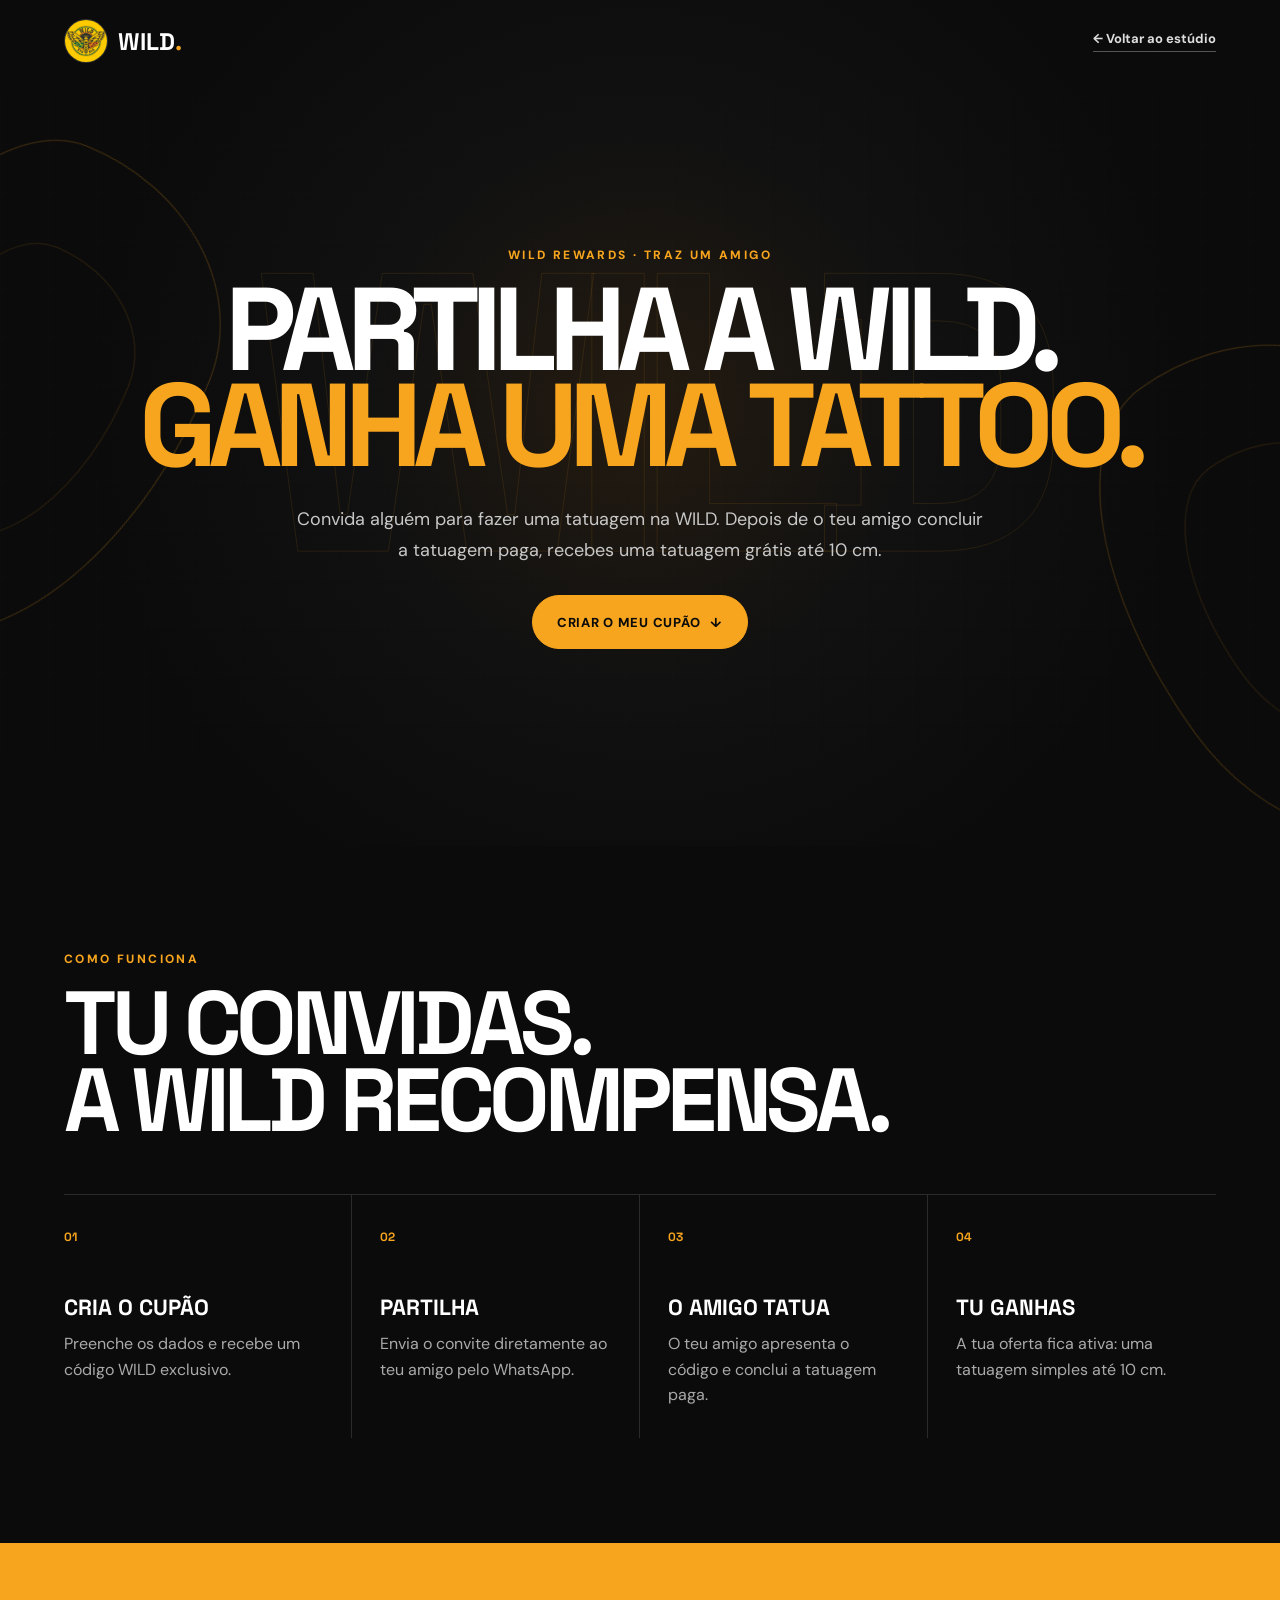
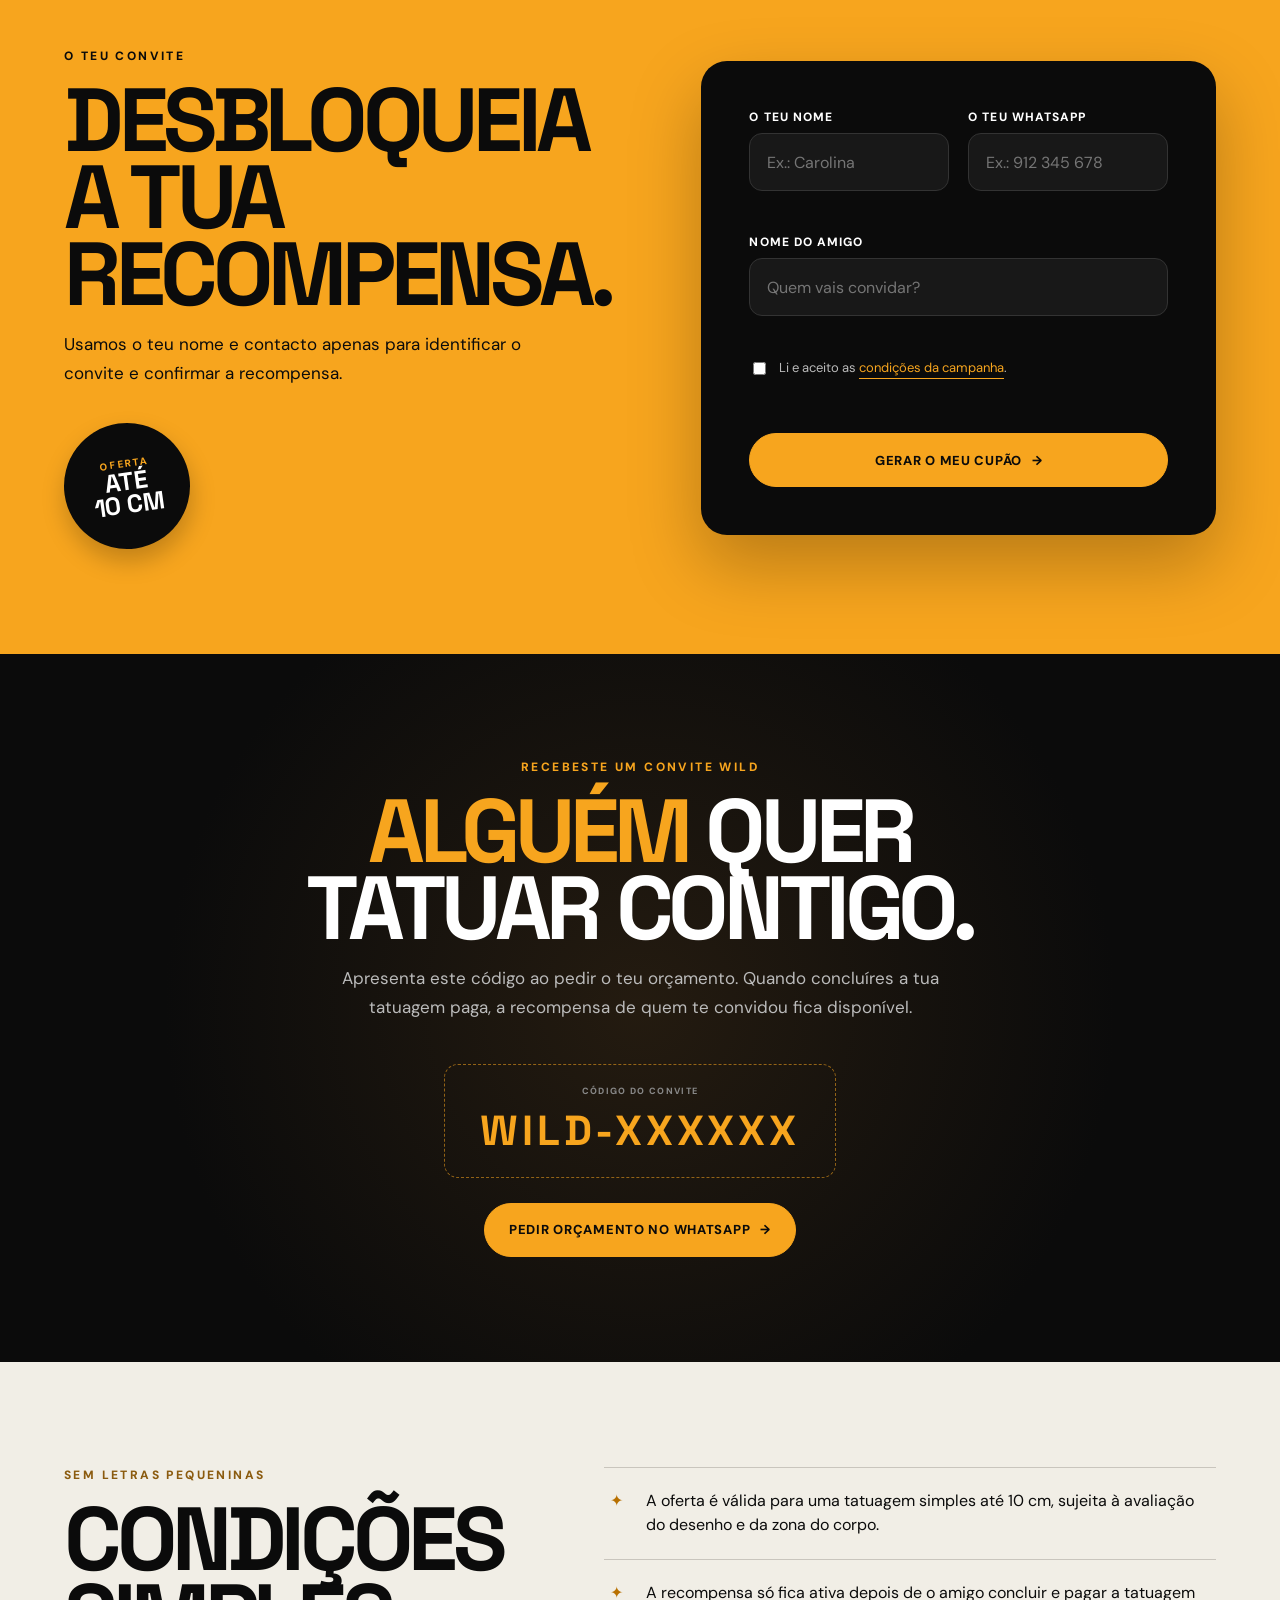
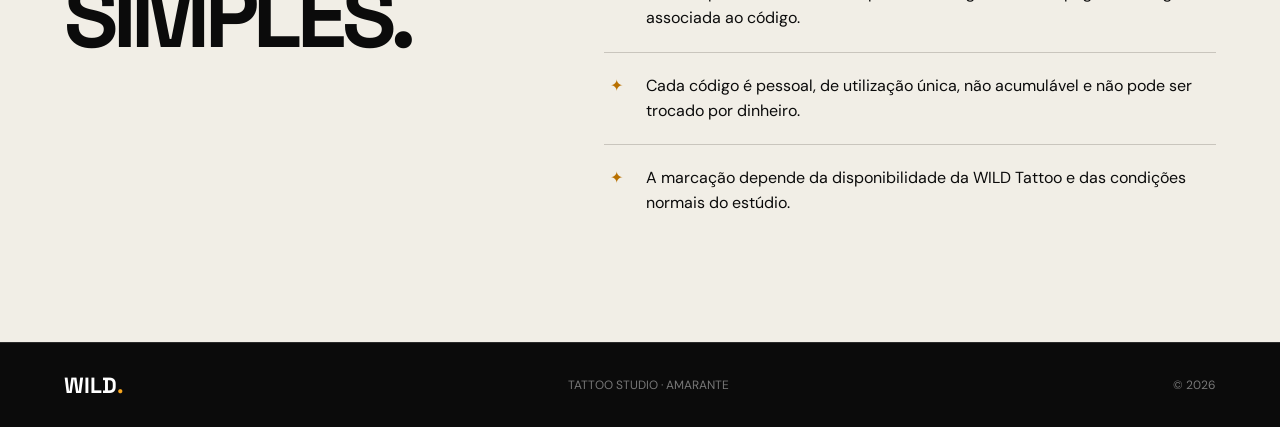
==== amigo.html @ 90dd8db7 "Add files via upload" ====
<!doctype html>
<html lang="pt-PT">
<head>
  <meta charset="utf-8">
  <meta name="viewport" content="width=device-width, initial-scale=1">
  <meta name="theme-color" content="#0b0b0b">
  <meta name="description" content="Traz um amigo à WILD Tattoo e ganha uma tatuagem grátis até 10 cm.">
  <title>Traz um amigo — WILD Tattoo</title>
  <link rel="icon" type="image/jpeg" href="logo.jpg">
  <link rel="preconnect" href="https://fonts.googleapis.com">
  <link rel="preconnect" href="https://fonts.gstatic.com" crossorigin>
  <link href="https://fonts.googleapis.com/css2?family=DM+Sans:wght@400;500;600;700;800&family=Space+Grotesk:wght@500;600;700&display=swap" rel="stylesheet">
  <link rel="stylesheet" href="amigo.css">
</head>
<body>
  <header class="site-header">
    <a class="brand" href="tattoo.html" aria-label="Voltar à WILD Tattoo"><img src="logo.jpg" alt="Logótipo WILD Tattoo"><span>WILD<span>.</span></span></a>
    <a class="back-link" href="tattoo.html">← Voltar ao estúdio</a>
  </header>
  <main>
    <section class="hero" aria-labelledby="page-title">
      <div class="ink ink-one" aria-hidden="true"></div><div class="ink ink-two" aria-hidden="true"></div>
      <p class="eyebrow">WILD REWARDS · TRAZ UM AMIGO</p>
      <h1 id="page-title">PARTILHA A WILD.<br><span>GANHA UMA TATTOO.</span></h1>
      <p class="hero-copy">Convida alguém para fazer uma tatuagem na WILD. Depois de o teu amigo concluir a tatuagem paga, recebes uma tatuagem grátis até 10 cm.</p>
      <a class="button button-primary" href="#criar-cupao">Criar o meu cupão <span>↓</span></a>
    </section>
    <section class="how-it-works" aria-labelledby="how-title">
      <div class="section-heading"><div><p class="eyebrow">COMO FUNCIONA</p><h2 id="how-title">TU CONVIDAS.<br>A WILD RECOMPENSA.</h2></div></div>
      <ol class="steps">
        <li><span>01</span><strong>Cria o cupão</strong><p>Preenche os dados e recebe um código WILD exclusivo.</p></li>
        <li><span>02</span><strong>Partilha</strong><p>Envia o convite diretamente ao teu amigo pelo WhatsApp.</p></li>
        <li><span>03</span><strong>O amigo tatua</strong><p>O teu amigo apresenta o código e conclui a tatuagem paga.</p></li>
        <li><span>04</span><strong>Tu ganhas</strong><p>A tua oferta fica ativa: uma tatuagem simples até 10 cm.</p></li>
      </ol>
    </section>
    <section class="creator" id="criar-cupao" aria-labelledby="creator-title">
      <div class="creator-intro">
        <p class="eyebrow">O TEU CONVITE</p><h2 id="creator-title">DESBLOQUEIA<br>A TUA RECOMPENSA.</h2>
        <p>Usamos o teu nome e contacto apenas para identificar o convite e confirmar a recompensa.</p>
        <div class="reward-badge"><span>OFERTA</span><strong>ATÉ<br>10 CM</strong></div>
      </div>
      <form class="coupon-form" id="coupon-form" novalidate>
        <div class="field"><label for="client-name">O teu nome</label><input id="client-name" name="clientName" type="text" autocomplete="name" maxlength="60" placeholder="Ex.: Carolina" required><small class="field-error" data-error-for="client-name"></small></div>
        <div class="field"><label for="client-phone">O teu WhatsApp</label><input id="client-phone" name="clientPhone" type="tel" autocomplete="tel" maxlength="24" placeholder="Ex.: 912 345 678" required><small class="field-error" data-error-for="client-phone"></small></div>
        <div class="field field-full"><label for="friend-name">Nome do amigo</label><input id="friend-name" name="friendName" type="text" maxlength="60" placeholder="Quem vais convidar?" required><small class="field-error" data-error-for="friend-name"></small></div>
        <label class="consent field-full"><input id="terms" type="checkbox" required><span>Li e aceito as <button type="button" class="text-button" data-open-terms>condições da campanha</button>.</span></label>
        <p class="form-message field-full" id="form-message" role="alert" aria-live="polite"></p>
        <button class="button button-primary field-full" type="submit" id="generate-button">Gerar o meu cupão <span>→</span></button>
      </form>
    </section>
    <section class="result" id="coupon-result" hidden aria-live="polite">
      <div class="unlock"><span class="unlock-icon">✦</span> WILD REWARD UNLOCKED</div>
      <article class="coupon" id="coupon-card">
        <div class="coupon-top"><div class="coupon-brand"><img src="logo.jpg" alt=""><span>WILD<span>.</span></span></div><span class="coupon-state" id="coupon-state">PENDENTE</span></div>
        <div class="coupon-body"><p>TRAZ UM AMIGO</p><h2>1 TATUAGEM<br><span>GRÁTIS</span></h2><p class="coupon-limit">DESENHO SIMPLES · ATÉ 10 CM</p></div>
        <div class="coupon-details"><div><small>CLIENTE</small><strong id="coupon-client">—</strong></div><div><small>AMIGO</small><strong id="coupon-friend">—</strong></div></div>
        <div class="coupon-code-wrap"><small>CÓDIGO ÚNICO</small><strong id="coupon-code">WILD-XXXXXX</strong></div>
        <p class="coupon-note">A recompensa é ativada após a conclusão da tatuagem paga pelo amigo.</p>
      </article>
      <div class="result-actions"><a class="button whatsapp" id="whatsapp-share" href="#" target="_blank" rel="noopener">Enviar pelo WhatsApp <span>↗</span></a><button class="button button-dark" id="copy-link" type="button">Copiar link</button></div>
      <p class="copy-status" id="copy-status" aria-live="polite"></p>
    </section>
    <section class="invite-view" id="invite-view" hidden>
      <p class="eyebrow">RECEBESTE UM CONVITE WILD</p><h2><span id="invite-name">ALGUÉM</span> QUER<br>TATUAR CONTIGO.</h2>
      <p>Apresenta este código ao pedir o teu orçamento. Quando concluíres a tua tatuagem paga, a recompensa de quem te convidou fica disponível.</p>
      <div class="invite-code"><small>CÓDIGO DO CONVITE</small><strong id="invite-code">WILD-XXXXXX</strong></div>
      <a class="button button-primary" id="book-whatsapp" href="#" target="_blank" rel="noopener">Pedir orçamento no WhatsApp <span>→</span></a>
    </section>
    <section class="terms-summary" aria-labelledby="terms-title">
      <div><p class="eyebrow">SEM LETRAS PEQUENINAS</p><h2 id="terms-title">CONDIÇÕES<br>SIMPLES.</h2></div>
      <ul><li>A oferta é válida para uma tatuagem simples até 10 cm, sujeita à avaliação do desenho e da zona do corpo.</li><li>A recompensa só fica ativa depois de o amigo concluir e pagar a tatuagem associada ao código.</li><li>Cada código é pessoal, de utilização única, não acumulável e não pode ser trocado por dinheiro.</li><li>A marcação depende da disponibilidade da WILD Tattoo e das condições normais do estúdio.</li></ul>
    </section>
  </main>
  <dialog class="terms-dialog" id="terms-dialog">
    <button class="dialog-close" type="button" aria-label="Fechar" data-close-terms>×</button><p class="eyebrow">CONDIÇÕES DA CAMPANHA</p><h2>TRAZ UM AMIGO</h2>
    <ol><li>O cupão identifica a pessoa que convida e o amigo indicado no formulário.</li><li>O amigo deve apresentar o código quando pedir o orçamento.</li><li>A tatuagem grátis só é desbloqueada após a conclusão e pagamento da tatuagem do amigo.</li><li>A oferta cobre uma tatuagem simples até 10 cm, mediante avaliação do desenho, detalhe e zona.</li><li>O cupão é de utilização única, não acumulável e não convertível em dinheiro.</li></ol>
    <button class="button button-primary" type="button" data-close-terms>Entendi</button>
  </dialog>
  <footer><strong>WILD<span>.</span></strong><span>TATTOO STUDIO · AMARANTE</span><span>© 2026</span></footer>
  <script src="config.js"></script><script src="amigo.js" defer></script>
</body>
</html>
---- amigo.css ----
:root{--bg:#0b0b0b;--panel:#141414;--text:#fff;--muted:#aaa;--line:#2b2b2b;--accent:#f7a51e;--green:#25d366}
*{box-sizing:border-box}html{scroll-behavior:smooth}body{margin:0;overflow-x:hidden;background:var(--bg);color:var(--text);font-family:"DM Sans",sans-serif}button,input{font:inherit}button,a{-webkit-tap-highlight-color:transparent}
.site-header{position:absolute;inset:0 0 auto;z-index:10;height:82px;padding:0 5vw;display:flex;align-items:center;justify-content:space-between}.brand{display:flex;align-items:center;gap:10px;color:#fff;text-decoration:none;font:700 24px "Space Grotesk",sans-serif}.brand img{width:44px;height:44px;border-radius:50%;object-fit:cover;border:1px solid rgba(255,255,255,.16)}.brand span span,footer strong span{color:var(--accent)}.back-link{color:#ddd;text-decoration:none;border-bottom:1px solid #555;padding-bottom:4px;font-size:13px;font-weight:700}.back-link:hover{color:var(--accent);border-color:var(--accent)}
.hero{min-height:94svh;position:relative;isolation:isolate;display:flex;flex-direction:column;align-items:center;justify-content:center;text-align:center;overflow:hidden;padding:130px 5vw 80px;background:radial-gradient(circle at 50% 48%,#241b10 0,#111 35%,#0b0b0b 70%)}.hero::before{content:"WILD";position:absolute;z-index:-2;left:50%;top:49%;transform:translate(-50%,-50%);font:700 clamp(170px,31vw,540px)/.7 "Space Grotesk",sans-serif;letter-spacing:-.1em;color:transparent;-webkit-text-stroke:1px rgba(247,165,30,.1)}.hero::after{content:"";position:absolute;z-index:-1;inset:0;opacity:.14;background-image:linear-gradient(rgba(255,255,255,.055) 1px,transparent 1px),linear-gradient(90deg,rgba(255,255,255,.055) 1px,transparent 1px);background-size:48px 48px;mask-image:linear-gradient(transparent,#000 20%,#000 80%,transparent)}
.ink{position:absolute;z-index:-1;width:360px;height:520px;border-radius:44% 56% 58% 42%/60% 33% 67% 40%;border:1px solid rgba(247,165,30,.24);filter:blur(.2px);transform:rotate(22deg)}.ink::after{content:"";position:absolute;inset:20%;border:1px solid rgba(247,165,30,.14);border-radius:inherit}.ink-one{left:-170px;top:16%;animation:drift 9s ease-in-out infinite alternate}.ink-two{right:-210px;bottom:0;transform:rotate(-36deg);animation:drift 11s ease-in-out infinite alternate-reverse}.eyebrow{margin:0 0 18px;color:var(--accent);font-size:12px;font-weight:800;letter-spacing:.2em;text-transform:uppercase}.hero h1{max-width:1280px;margin:0;font:700 clamp(58px,9.2vw,144px)/.82 "Space Grotesk",sans-serif;letter-spacing:-.075em;text-transform:uppercase}.hero h1 span{color:var(--accent)}.hero-copy{max-width:690px;margin:30px auto;color:#c8c8c8;font-size:18px;line-height:1.7}
.button{min-height:54px;display:inline-flex;align-items:center;justify-content:center;gap:10px;padding:15px 24px;border:1px solid #fff;border-radius:999px;background:transparent;color:#fff;cursor:pointer;text-decoration:none;font-size:13px;font-weight:800;letter-spacing:.055em;text-transform:uppercase;transition:transform .24s ease,background .24s ease,color .24s ease,box-shadow .24s ease}.button:hover{transform:translateY(-3px)}.button-primary{position:relative;overflow:hidden;background:var(--accent);border-color:var(--accent);color:#0b0b0b;box-shadow:0 0 0 0 rgba(247,165,30,.45);animation:pulse 2.2s ease-in-out infinite}.button-primary::after{content:"";position:absolute;top:-60%;left:-35%;width:24%;height:220%;transform:skewX(-18deg);background:linear-gradient(90deg,transparent,rgba(255,255,255,.72),transparent);animation:shine 3s ease-in-out infinite}.button-dark{background:#111}.whatsapp{background:var(--green);border-color:var(--green);color:#08180e}
.how-it-works,.creator,.terms-summary,.invite-view{padding:105px 5vw}.how-it-works{max-width:1500px;margin:auto}.section-heading{margin-bottom:55px}.section-heading h2,.creator h2,.terms-summary h2,.invite-view h2{margin:0;font:700 clamp(48px,7vw,98px)/.86 "Space Grotesk",sans-serif;letter-spacing:-.06em;text-transform:uppercase}.steps{display:grid;grid-template-columns:repeat(4,1fr);margin:0;padding:0;list-style:none;border-top:1px solid var(--line)}.steps li{min-height:230px;padding:30px 28px;border-right:1px solid var(--line)}.steps li:first-child{padding-left:0}.steps li:last-child{border-right:0}.steps span{color:var(--accent);font:700 12px "Space Grotesk",sans-serif}.steps strong{display:block;margin:47px 0 10px;font:700 22px "Space Grotesk",sans-serif;text-transform:uppercase}.steps p{margin:0;color:var(--muted);line-height:1.6}
.creator{display:grid;grid-template-columns:.85fr 1.15fr;gap:7vw;align-items:center;background:var(--accent);color:#0b0b0b}.creator .eyebrow{color:#0b0b0b}.creator-intro>p:not(.eyebrow){max-width:520px;font-size:17px;line-height:1.7}.reward-badge{width:126px;height:126px;margin-top:35px;display:grid;place-content:center;border-radius:50%;background:#0b0b0b;color:#fff;text-align:center;transform:rotate(-8deg);box-shadow:0 12px 25px rgba(0,0,0,.22)}.reward-badge span{color:var(--accent);font-size:10px;font-weight:800;letter-spacing:.18em}.reward-badge strong{font:700 25px/.9 "Space Grotesk",sans-serif}.coupon-form{display:grid;grid-template-columns:1fr 1fr;gap:19px;padding:clamp(25px,4vw,48px);background:#0b0b0b;border-radius:26px;box-shadow:0 30px 70px rgba(0,0,0,.25)}.field{display:flex;flex-direction:column;gap:8px}.field-full{grid-column:1/-1}.field label{color:#fff;font-size:12px;font-weight:800;letter-spacing:.09em;text-transform:uppercase}.field input{width:100%;min-height:58px;padding:0 17px;border:1px solid #333;border-radius:13px;outline:0;background:#181818;color:#fff}.field input:focus{border-color:var(--accent);box-shadow:0 0 0 3px rgba(247,165,30,.13)}.field input[aria-invalid="true"]{border-color:#ff5b5b}.field-error{min-height:16px;color:#ff7777;font-size:11px}.consent{display:flex;align-items:flex-start;gap:10px;color:#bbb;font-size:13px;line-height:1.45}.consent input{margin-top:3px;accent-color:var(--accent)}.text-button{padding:0;border:0;border-bottom:1px solid var(--accent);background:none;color:var(--accent);cursor:pointer}.form-message{min-height:20px;margin:-4px 0 0;color:#ff7777;font-size:13px}
.result{padding:95px 5vw 110px;text-align:center;background:#101010}.unlock{display:inline-flex;align-items:center;gap:9px;margin-bottom:24px;color:var(--accent);font-size:12px;font-weight:800;letter-spacing:.16em}.unlock-icon{animation:spin 4s linear infinite}.coupon{position:relative;max-width:710px;margin:auto;overflow:hidden;border:1px solid #3a3a3a;border-radius:26px;background:linear-gradient(145deg,#191919,#0d0d0d);box-shadow:0 25px 75px rgba(0,0,0,.4),0 0 45px rgba(247,165,30,.08);text-align:left}.coupon::before,.coupon::after{content:"";position:absolute;z-index:2;top:66%;width:30px;height:30px;border-radius:50%;background:#101010;transform:translateY(-50%)}.coupon::before{left:-16px}.coupon::after{right:-16px}.coupon-top{padding:21px 27px;display:flex;justify-content:space-between;align-items:center;border-bottom:1px solid #2b2b2b}.coupon-brand{display:flex;align-items:center;gap:9px;font:700 20px "Space Grotesk",sans-serif}.coupon-brand img{width:36px;height:36px;border-radius:50%;object-fit:cover}.coupon-brand span span{color:var(--accent)}.coupon-state{padding:7px 11px;border:1px solid rgba(247,165,30,.42);border-radius:999px;color:var(--accent);font-size:10px;font-weight:800;letter-spacing:.14em}.coupon-body{padding:34px 28px 25px}.coupon-body>p:first-child{color:var(--accent);font-size:11px;font-weight:800;letter-spacing:.18em}.coupon-body h2{margin:10px 0 16px;font:700 clamp(48px,8vw,82px)/.82 "Space Grotesk",sans-serif;letter-spacing:-.06em}.coupon-body h2 span{color:var(--accent)}.coupon-limit{margin:0;color:#aaa;font-size:12px;font-weight:800;letter-spacing:.12em}.coupon-details{display:grid;grid-template-columns:1fr 1fr;gap:10px;padding:0 28px 27px}.coupon-details div{min-width:0}.coupon small{display:block;margin-bottom:5px;color:#777;font-size:9px;font-weight:800;letter-spacing:.16em}.coupon-details strong{display:block;overflow:hidden;text-overflow:ellipsis;white-space:nowrap;font-size:15px;text-transform:uppercase}.coupon-code-wrap{padding:25px 28px 28px;border-top:1px dashed #474747;text-align:center}.coupon-code-wrap strong{color:var(--accent);font:700 clamp(28px,6vw,48px) "Space Grotesk",sans-serif;letter-spacing:.1em}.coupon-note{margin:0;padding:15px 28px;background:var(--accent);color:#0b0b0b;font-size:11px;font-weight:700;text-align:center}.result-actions{display:flex;justify-content:center;gap:12px;flex-wrap:wrap;margin-top:26px}.copy-status{min-height:22px;color:var(--accent);font-size:13px}
.invite-view{min-height:78svh;display:flex;flex-direction:column;align-items:center;justify-content:center;text-align:center;background:radial-gradient(circle at center,#241b10,#0b0b0b 65%)}.invite-view h2 span{color:var(--accent)}.invite-view>p:not(.eyebrow){max-width:650px;color:#bbb;font-size:17px;line-height:1.7}.invite-code{margin:25px 0;padding:20px 35px;border:1px dashed rgba(247,165,30,.55);border-radius:14px}.invite-code small{display:block;color:#888;font-size:9px;font-weight:800;letter-spacing:.15em}.invite-code strong{display:block;margin-top:7px;color:var(--accent);font:700 clamp(26px,6vw,42px) "Space Grotesk",sans-serif;letter-spacing:.09em}
.terms-summary{display:grid;grid-template-columns:.75fr 1.25fr;column-gap:8vw;background:#f1eee6;color:#0b0b0b}.terms-summary .eyebrow{color:#8b5b0f}.terms-summary ul{margin:0;padding:0;list-style:none}.terms-summary li{padding:21px 0 21px 42px;border-top:1px solid #c9c5bd;position:relative;line-height:1.55}.terms-summary li::before{content:"✦";position:absolute;left:6px;color:#b87000}.terms-dialog{width:min(92vw,620px);padding:36px;border:1px solid #3a3a3a;border-radius:22px;background:#121212;color:#fff;box-shadow:0 25px 80px #000}.terms-dialog::backdrop{background:rgba(0,0,0,.78);backdrop-filter:blur(5px)}.terms-dialog h2{margin:0;font:700 42px "Space Grotesk",sans-serif}.terms-dialog li{margin:12px 0;color:#bbb;line-height:1.55}.dialog-close{position:absolute;top:12px;right:15px;width:36px;height:36px;border:0;background:none;color:#fff;cursor:pointer;font-size:30px}
footer{padding:28px 5vw;display:flex;align-items:center;justify-content:space-between;border-top:1px solid var(--line);color:#777;font-size:12px}footer strong{color:#fff;font:700 22px "Space Grotesk",sans-serif}
.admin-main{min-height:100svh;padding:125px 5vw 70px;display:grid;place-items:center;background:radial-gradient(circle at center,#251b0d,#0b0b0b 65%)}.admin-card{width:min(100%,760px);padding:clamp(27px,5vw,60px);border:1px solid var(--line);border-radius:28px;background:#111}.admin-card h1{margin:0 0 35px;font:700 clamp(55px,10vw,94px)/.82 "Space Grotesk",sans-serif;letter-spacing:-.06em}.admin-form{display:grid;grid-template-columns:1fr 1fr;gap:18px;align-items:end}.admin-form .button{grid-column:1/-1}.admin-result{margin-top:30px;display:grid;grid-template-columns:1fr 1fr;gap:1px;background:#333;border:1px solid #333}.admin-result[hidden]{display:none}.admin-result>div{padding:20px;background:#171717}.admin-result small{display:block;color:#777;font-size:9px;letter-spacing:.15em}.admin-result strong{display:block;margin-top:6px}.admin-result .admin-actions{grid-column:1/-1;display:flex;flex-wrap:wrap;gap:10px}
@keyframes pulse{50%{box-shadow:0 0 0 11px rgba(247,165,30,0)}}@keyframes shine{0%,28%{left:-35%}65%,100%{left:125%}}@keyframes drift{to{transform:rotate(28deg) translate(12px,-18px)}}@keyframes spin{to{transform:rotate(360deg)}}
@media(max-width:900px){.creator,.terms-summary{grid-template-columns:1fr}.steps{grid-template-columns:1fr 1fr}.steps li:nth-child(2){border-right:0}.creator{gap:50px}.terms-summary ul{margin-top:45px}}
@media(max-width:600px){.site-header{padding:0 6vw}.back-link{font-size:0;border:0}.back-link::after{content:"← Voltar";font-size:12px}.hero{min-height:90svh;padding-inline:6vw}.hero h1{font-size:clamp(48px,15vw,72px)}.hero-copy{font-size:16px}.how-it-works,.creator,.terms-summary,.invite-view{padding:78px 6vw}.steps{grid-template-columns:1fr}.steps li,.steps li:first-child{min-height:auto;padding:25px 0;border-right:0;border-bottom:1px solid var(--line)}.steps strong{margin-top:24px}.coupon-form{grid-template-columns:1fr}.field-full{grid-column:auto}.reward-badge{width:105px;height:105px}.coupon-details{grid-template-columns:1fr;gap:18px}.coupon::before,.coupon::after{top:69%}.result-actions{flex-direction:column}.result-actions .button{width:100%}footer{flex-direction:column;gap:12px;text-align:center}.admin-form,.admin-result{grid-template-columns:1fr}.admin-result .admin-actions{grid-column:1}}
@media(prefers-reduced-motion:reduce){*,*::before,*::after{scroll-behavior:auto!important;animation:none!important;transition:none!important}}
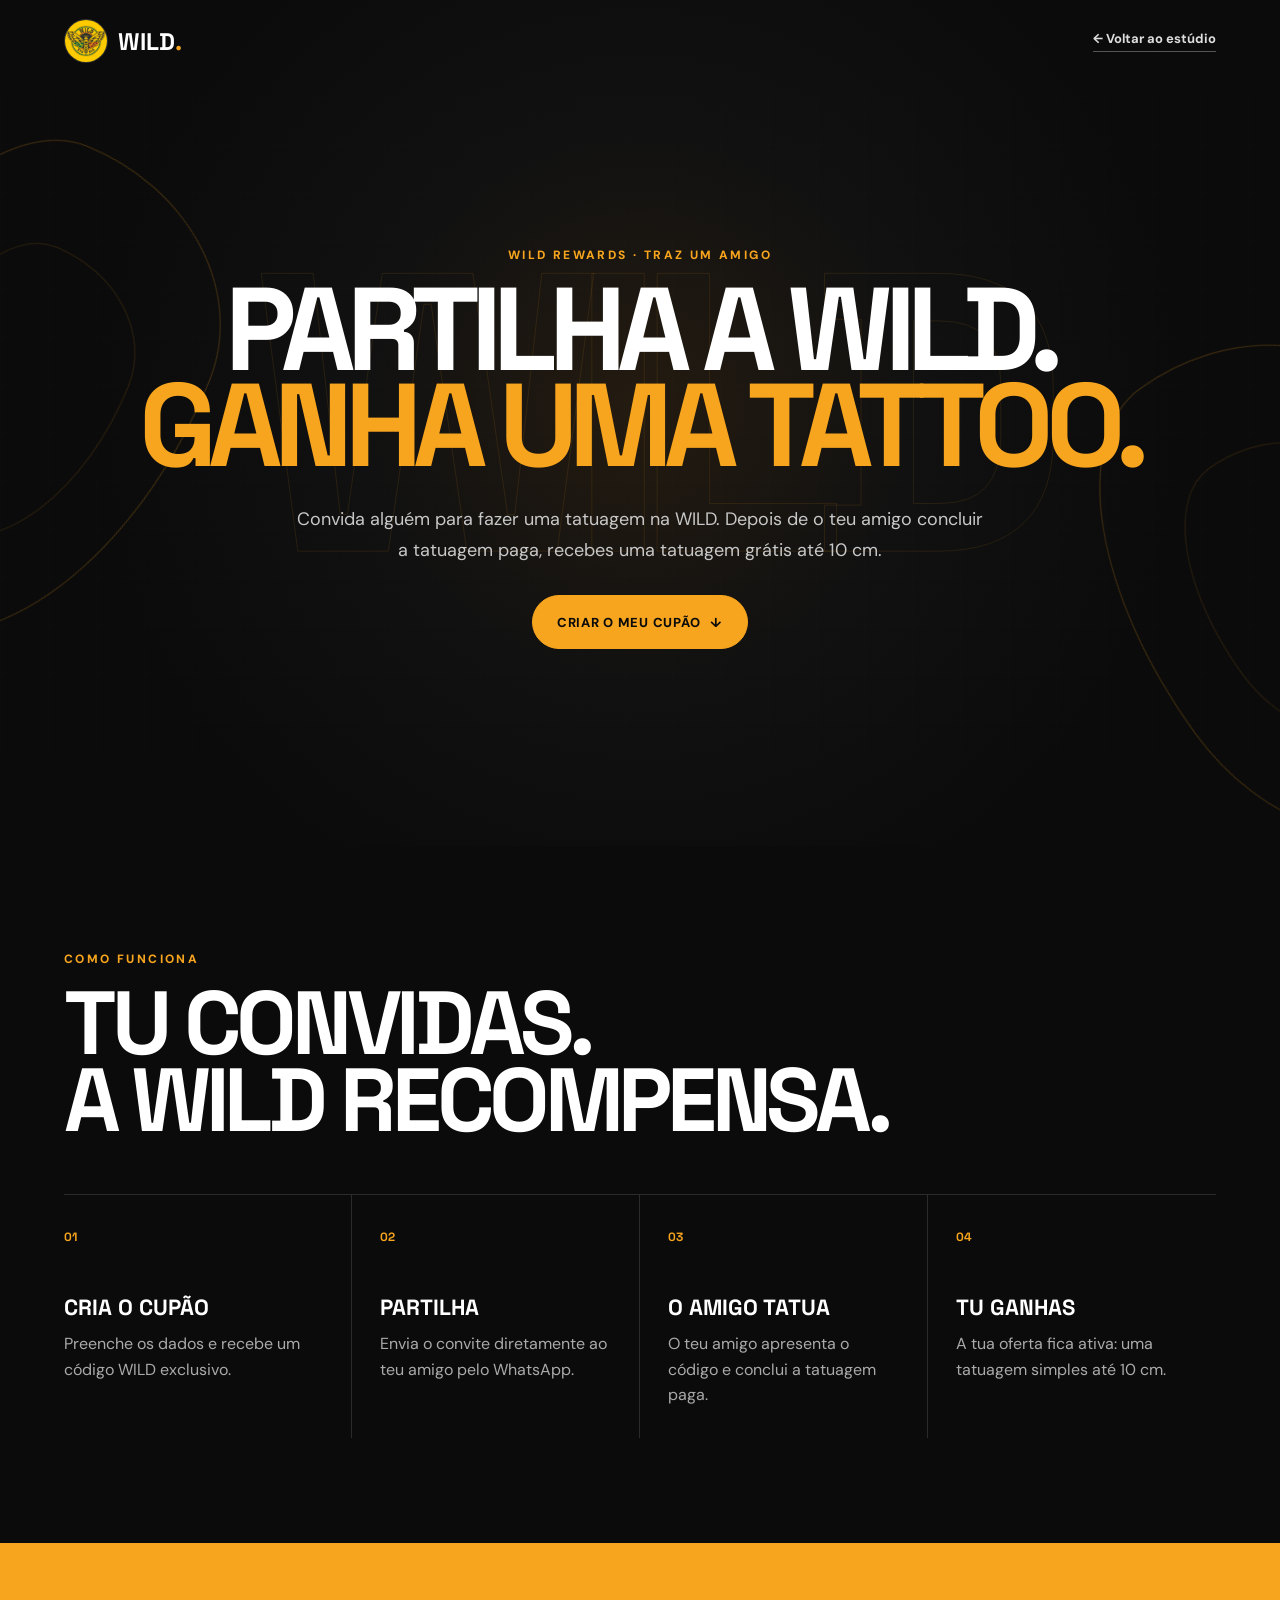
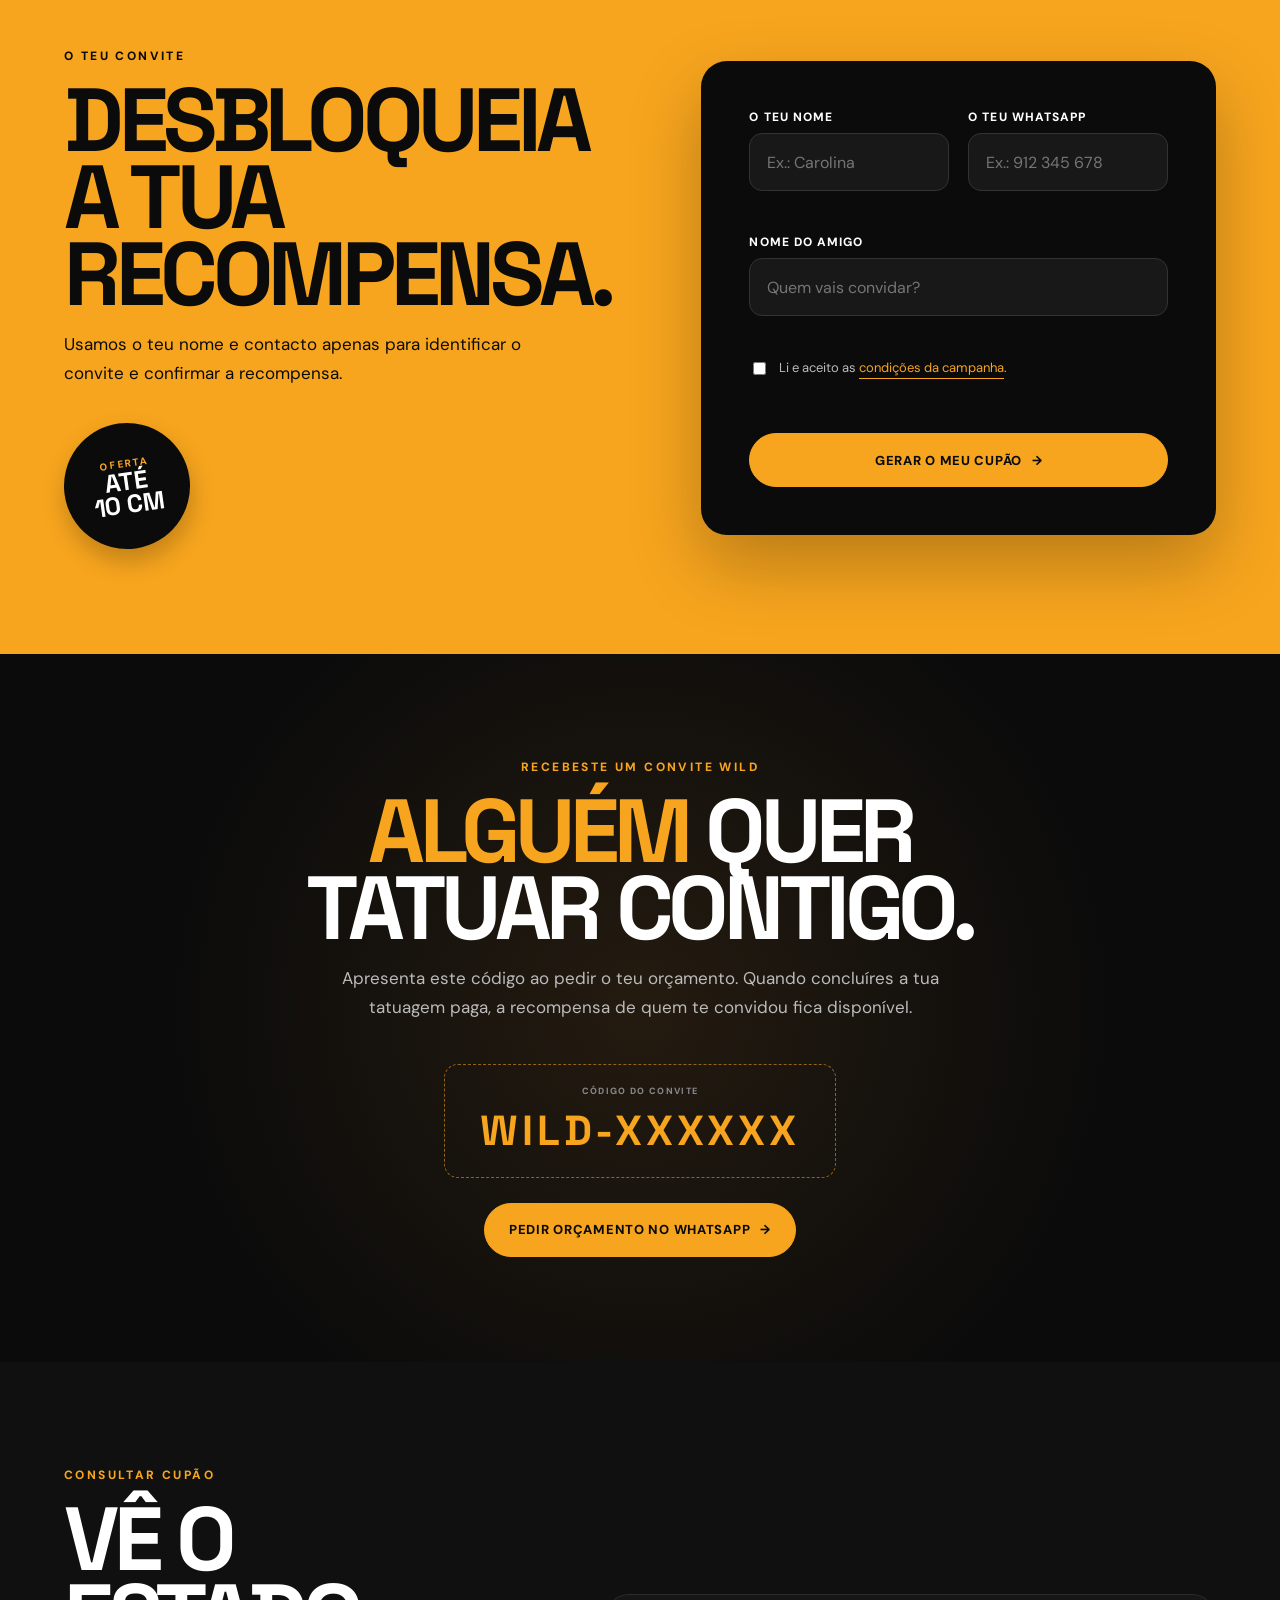
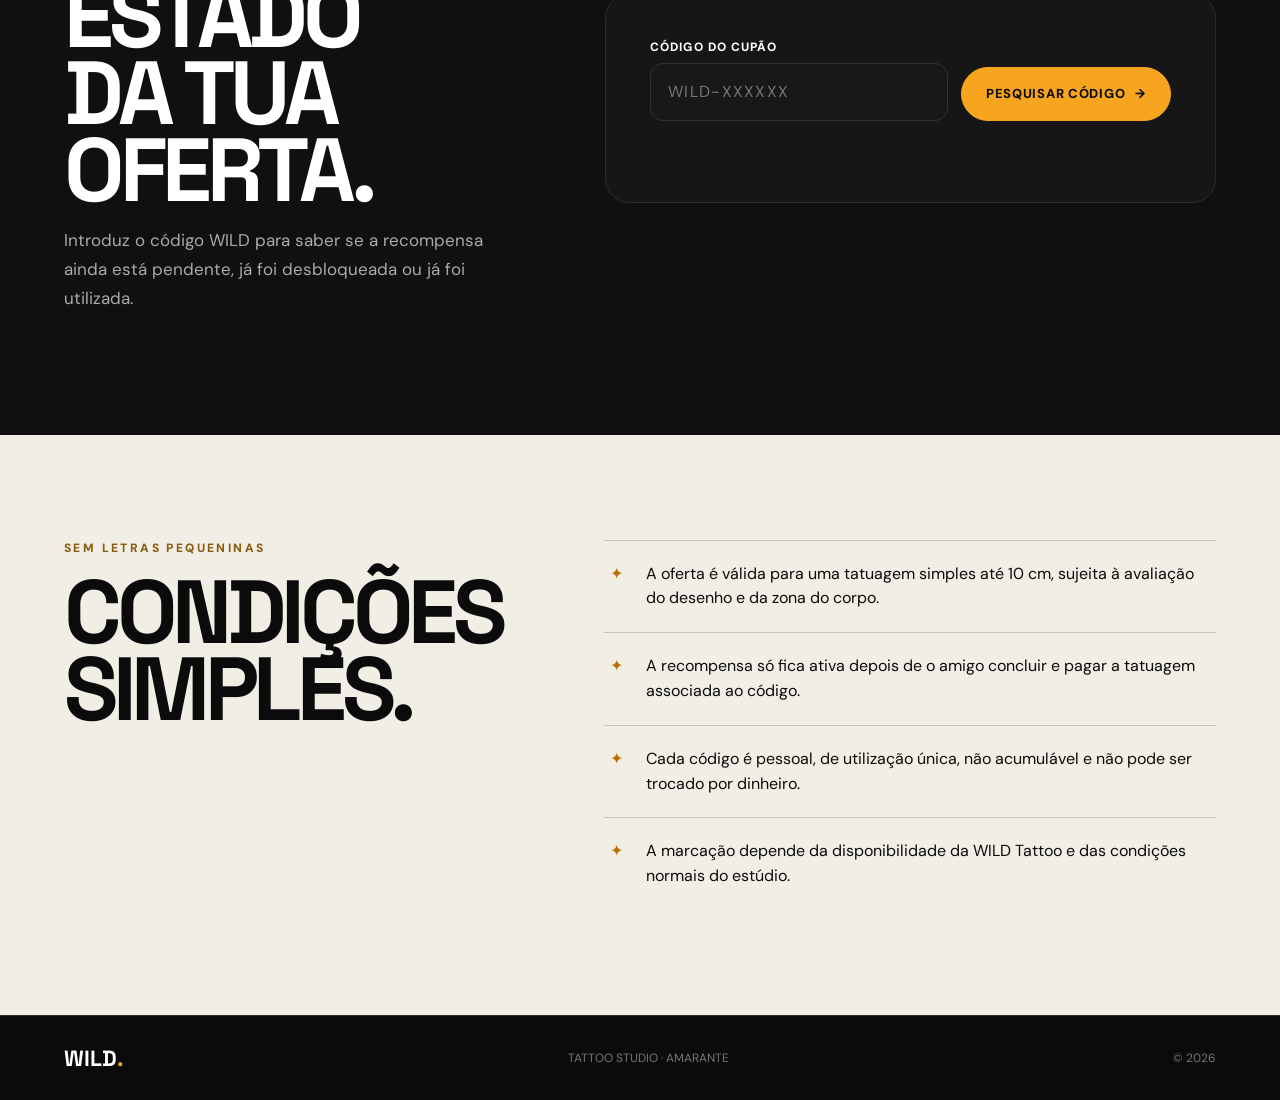
==== commit eddbf408: "Add files via upload" ====
--- a/amigo.html
+++ b/amigo.html
@@ -67,6 +67,26 @@
       <div class="invite-code"><small>CÓDIGO DO CONVITE</small><strong id="invite-code">WILD-XXXXXX</strong></div>
       <a class="button button-primary" id="book-whatsapp" href="#" target="_blank" rel="noopener">Pedir orçamento no WhatsApp <span>→</span></a>
     </section>
+    <section class="status-lookup" id="consultar-cupao" aria-labelledby="status-title-section">
+      <div class="status-intro">
+        <p class="eyebrow">CONSULTAR CUPÃO</p>
+        <h2 id="status-title-section">VÊ O ESTADO<br>DA TUA OFERTA.</h2>
+        <p>Introduz o código WILD para saber se a recompensa ainda está pendente, já foi desbloqueada ou já foi utilizada.</p>
+      </div>
+      <div class="status-panel">
+        <form class="status-form" id="status-form" novalidate>
+          <div class="field"><label for="status-code-input">Código do cupão</label><input id="status-code-input" name="code" type="text" maxlength="11" autocomplete="off" spellcheck="false" placeholder="WILD-XXXXXX" required></div>
+          <button class="button button-primary" id="status-button" type="submit">Pesquisar código <span>→</span></button>
+        </form>
+        <p class="status-message" id="status-message" role="alert" aria-live="polite"></p>
+        <article class="status-card" id="status-result" hidden aria-live="polite">
+          <div class="status-card-top"><small>CÓDIGO</small><strong id="status-code-output">WILD-XXXXXX</strong></div>
+          <span class="status-badge" id="status-badge">PENDENTE</span>
+          <h3 id="status-result-title">À ESPERA DO AMIGO</h3>
+          <p id="status-description">A recompensa ainda não foi desbloqueada.</p>
+        </article>
+      </div>
+    </section>
     <section class="terms-summary" aria-labelledby="terms-title">
       <div><p class="eyebrow">SEM LETRAS PEQUENINAS</p><h2 id="terms-title">CONDIÇÕES<br>SIMPLES.</h2></div>
       <ul><li>A oferta é válida para uma tatuagem simples até 10 cm, sujeita à avaliação do desenho e da zona do corpo.</li><li>A recompensa só fica ativa depois de o amigo concluir e pagar a tatuagem associada ao código.</li><li>Cada código é pessoal, de utilização única, não acumulável e não pode ser trocado por dinheiro.</li><li>A marcação depende da disponibilidade da WILD Tattoo e das condições normais do estúdio.</li></ul>
--- a/amigo.css
+++ b/amigo.css
@@ -9,9 +9,10 @@
 .result{padding:95px 5vw 110px;text-align:center;background:#101010}.unlock{display:inline-flex;align-items:center;gap:9px;margin-bottom:24px;color:var(--accent);font-size:12px;font-weight:800;letter-spacing:.16em}.unlock-icon{animation:spin 4s linear infinite}.coupon{position:relative;max-width:710px;margin:auto;overflow:hidden;border:1px solid #3a3a3a;border-radius:26px;background:linear-gradient(145deg,#191919,#0d0d0d);box-shadow:0 25px 75px rgba(0,0,0,.4),0 0 45px rgba(247,165,30,.08);text-align:left}.coupon::before,.coupon::after{content:"";position:absolute;z-index:2;top:66%;width:30px;height:30px;border-radius:50%;background:#101010;transform:translateY(-50%)}.coupon::before{left:-16px}.coupon::after{right:-16px}.coupon-top{padding:21px 27px;display:flex;justify-content:space-between;align-items:center;border-bottom:1px solid #2b2b2b}.coupon-brand{display:flex;align-items:center;gap:9px;font:700 20px "Space Grotesk",sans-serif}.coupon-brand img{width:36px;height:36px;border-radius:50%;object-fit:cover}.coupon-brand span span{color:var(--accent)}.coupon-state{padding:7px 11px;border:1px solid rgba(247,165,30,.42);border-radius:999px;color:var(--accent);font-size:10px;font-weight:800;letter-spacing:.14em}.coupon-body{padding:34px 28px 25px}.coupon-body>p:first-child{color:var(--accent);font-size:11px;font-weight:800;letter-spacing:.18em}.coupon-body h2{margin:10px 0 16px;font:700 clamp(48px,8vw,82px)/.82 "Space Grotesk",sans-serif;letter-spacing:-.06em}.coupon-body h2 span{color:var(--accent)}.coupon-limit{margin:0;color:#aaa;font-size:12px;font-weight:800;letter-spacing:.12em}.coupon-details{display:grid;grid-template-columns:1fr 1fr;gap:10px;padding:0 28px 27px}.coupon-details div{min-width:0}.coupon small{display:block;margin-bottom:5px;color:#777;font-size:9px;font-weight:800;letter-spacing:.16em}.coupon-details strong{display:block;overflow:hidden;text-overflow:ellipsis;white-space:nowrap;font-size:15px;text-transform:uppercase}.coupon-code-wrap{padding:25px 28px 28px;border-top:1px dashed #474747;text-align:center}.coupon-code-wrap strong{color:var(--accent);font:700 clamp(28px,6vw,48px) "Space Grotesk",sans-serif;letter-spacing:.1em}.coupon-note{margin:0;padding:15px 28px;background:var(--accent);color:#0b0b0b;font-size:11px;font-weight:700;text-align:center}.result-actions{display:flex;justify-content:center;gap:12px;flex-wrap:wrap;margin-top:26px}.copy-status{min-height:22px;color:var(--accent);font-size:13px}
 .invite-view{min-height:78svh;display:flex;flex-direction:column;align-items:center;justify-content:center;text-align:center;background:radial-gradient(circle at center,#241b10,#0b0b0b 65%)}.invite-view h2 span{color:var(--accent)}.invite-view>p:not(.eyebrow){max-width:650px;color:#bbb;font-size:17px;line-height:1.7}.invite-code{margin:25px 0;padding:20px 35px;border:1px dashed rgba(247,165,30,.55);border-radius:14px}.invite-code small{display:block;color:#888;font-size:9px;font-weight:800;letter-spacing:.15em}.invite-code strong{display:block;margin-top:7px;color:var(--accent);font:700 clamp(26px,6vw,42px) "Space Grotesk",sans-serif;letter-spacing:.09em}
 .terms-summary{display:grid;grid-template-columns:.75fr 1.25fr;column-gap:8vw;background:#f1eee6;color:#0b0b0b}.terms-summary .eyebrow{color:#8b5b0f}.terms-summary ul{margin:0;padding:0;list-style:none}.terms-summary li{padding:21px 0 21px 42px;border-top:1px solid #c9c5bd;position:relative;line-height:1.55}.terms-summary li::before{content:"✦";position:absolute;left:6px;color:#b87000}.terms-dialog{width:min(92vw,620px);padding:36px;border:1px solid #3a3a3a;border-radius:22px;background:#121212;color:#fff;box-shadow:0 25px 80px #000}.terms-dialog::backdrop{background:rgba(0,0,0,.78);backdrop-filter:blur(5px)}.terms-dialog h2{margin:0;font:700 42px "Space Grotesk",sans-serif}.terms-dialog li{margin:12px 0;color:#bbb;line-height:1.55}.dialog-close{position:absolute;top:12px;right:15px;width:36px;height:36px;border:0;background:none;color:#fff;cursor:pointer;font-size:30px}
+.status-lookup{padding:105px 5vw;display:grid;grid-template-columns:.85fr 1.15fr;gap:7vw;align-items:center;background:#101010}.status-intro h2{margin:0;font:700 clamp(48px,7vw,92px)/.86 "Space Grotesk",sans-serif;letter-spacing:-.06em;text-transform:uppercase}.status-intro>p:last-child{max-width:550px;color:var(--muted);font-size:17px;line-height:1.7}.status-panel{padding:clamp(25px,4vw,44px);border:1px solid var(--line);border-radius:24px;background:#161616}.status-form{display:grid;grid-template-columns:1fr auto;gap:13px;align-items:end}.status-form input{text-transform:uppercase;letter-spacing:.08em}.status-message{min-height:22px;margin:15px 0 0;color:#ff7777;font-size:13px}.status-card{position:relative;margin-top:12px;padding:27px;border:1px solid #333;border-radius:18px;overflow:hidden;background:linear-gradient(145deg,#1c1c1c,#101010)}.status-card[hidden]{display:none}.status-card::after{content:"";position:absolute;inset:auto 0 0;height:5px;background:var(--status-color,var(--accent))}.status-card-top{display:flex;flex-direction:column;gap:5px}.status-card small{color:#777;font-size:9px;font-weight:800;letter-spacing:.16em}.status-card-top strong{font:700 clamp(25px,5vw,38px) "Space Grotesk",sans-serif;letter-spacing:.08em}.status-badge{display:inline-flex;margin-top:22px;padding:8px 12px;border:1px solid var(--status-color,var(--accent));border-radius:999px;color:var(--status-color,var(--accent));font-size:10px;font-weight:800;letter-spacing:.13em}.status-card h3{margin:18px 0 7px;font:700 24px "Space Grotesk",sans-serif}.status-card p{margin:0;color:#aaa;line-height:1.55}.status-card[data-status="active"]{--status-color:#25d366}.status-card[data-status="redeemed"]{--status-color:#777}
 footer{padding:28px 5vw;display:flex;align-items:center;justify-content:space-between;border-top:1px solid var(--line);color:#777;font-size:12px}footer strong{color:#fff;font:700 22px "Space Grotesk",sans-serif}
 .admin-main{min-height:100svh;padding:125px 5vw 70px;display:grid;place-items:center;background:radial-gradient(circle at center,#251b0d,#0b0b0b 65%)}.admin-card{width:min(100%,760px);padding:clamp(27px,5vw,60px);border:1px solid var(--line);border-radius:28px;background:#111}.admin-card h1{margin:0 0 35px;font:700 clamp(55px,10vw,94px)/.82 "Space Grotesk",sans-serif;letter-spacing:-.06em}.admin-form{display:grid;grid-template-columns:1fr 1fr;gap:18px;align-items:end}.admin-form .button{grid-column:1/-1}.admin-result{margin-top:30px;display:grid;grid-template-columns:1fr 1fr;gap:1px;background:#333;border:1px solid #333}.admin-result[hidden]{display:none}.admin-result>div{padding:20px;background:#171717}.admin-result small{display:block;color:#777;font-size:9px;letter-spacing:.15em}.admin-result strong{display:block;margin-top:6px}.admin-result .admin-actions{grid-column:1/-1;display:flex;flex-wrap:wrap;gap:10px}
 @keyframes pulse{50%{box-shadow:0 0 0 11px rgba(247,165,30,0)}}@keyframes shine{0%,28%{left:-35%}65%,100%{left:125%}}@keyframes drift{to{transform:rotate(28deg) translate(12px,-18px)}}@keyframes spin{to{transform:rotate(360deg)}}
-@media(max-width:900px){.creator,.terms-summary{grid-template-columns:1fr}.steps{grid-template-columns:1fr 1fr}.steps li:nth-child(2){border-right:0}.creator{gap:50px}.terms-summary ul{margin-top:45px}}
-@media(max-width:600px){.site-header{padding:0 6vw}.back-link{font-size:0;border:0}.back-link::after{content:"← Voltar";font-size:12px}.hero{min-height:90svh;padding-inline:6vw}.hero h1{font-size:clamp(48px,15vw,72px)}.hero-copy{font-size:16px}.how-it-works,.creator,.terms-summary,.invite-view{padding:78px 6vw}.steps{grid-template-columns:1fr}.steps li,.steps li:first-child{min-height:auto;padding:25px 0;border-right:0;border-bottom:1px solid var(--line)}.steps strong{margin-top:24px}.coupon-form{grid-template-columns:1fr}.field-full{grid-column:auto}.reward-badge{width:105px;height:105px}.coupon-details{grid-template-columns:1fr;gap:18px}.coupon::before,.coupon::after{top:69%}.result-actions{flex-direction:column}.result-actions .button{width:100%}footer{flex-direction:column;gap:12px;text-align:center}.admin-form,.admin-result{grid-template-columns:1fr}.admin-result .admin-actions{grid-column:1}}
+@media(max-width:900px){.creator,.terms-summary,.status-lookup{grid-template-columns:1fr}.steps{grid-template-columns:1fr 1fr}.steps li:nth-child(2){border-right:0}.creator{gap:50px}.terms-summary ul{margin-top:45px}}
+@media(max-width:600px){.site-header{padding:0 6vw}.back-link{font-size:0;border:0}.back-link::after{content:"← Voltar";font-size:12px}.hero{min-height:90svh;padding-inline:6vw}.hero h1{font-size:clamp(48px,15vw,72px)}.hero-copy{font-size:16px}.how-it-works,.creator,.terms-summary,.invite-view,.status-lookup{padding:78px 6vw}.steps{grid-template-columns:1fr}.steps li,.steps li:first-child{min-height:auto;padding:25px 0;border-right:0;border-bottom:1px solid var(--line)}.steps strong{margin-top:24px}.coupon-form{grid-template-columns:1fr}.field-full{grid-column:auto}.reward-badge{width:105px;height:105px}.coupon-details{grid-template-columns:1fr;gap:18px}.coupon::before,.coupon::after{top:69%}.result-actions{flex-direction:column}.result-actions .button{width:100%}.status-form{grid-template-columns:1fr}.status-form .button{width:100%}footer{flex-direction:column;gap:12px;text-align:center}.admin-form,.admin-result{grid-template-columns:1fr}.admin-result .admin-actions{grid-column:1}}
 @media(prefers-reduced-motion:reduce){*,*::before,*::after{scroll-behavior:auto!important;animation:none!important;transition:none!important}}
